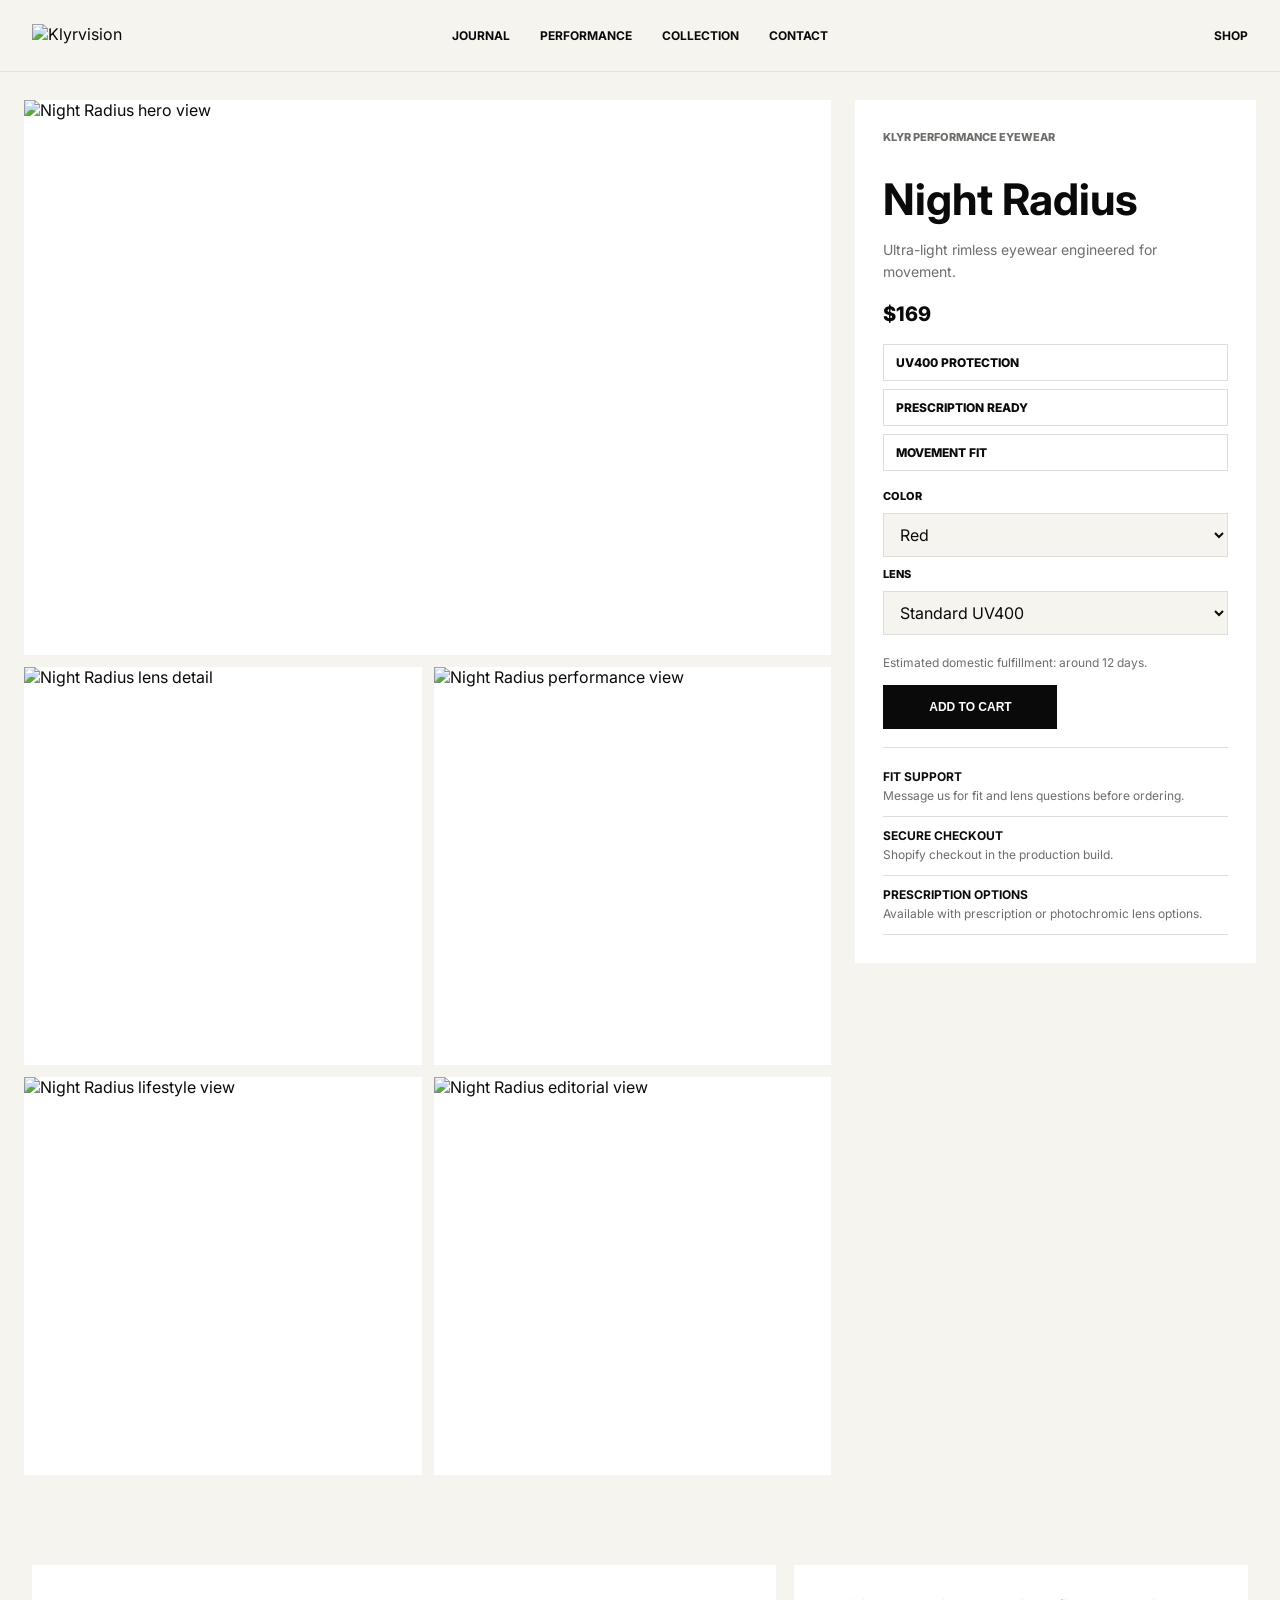
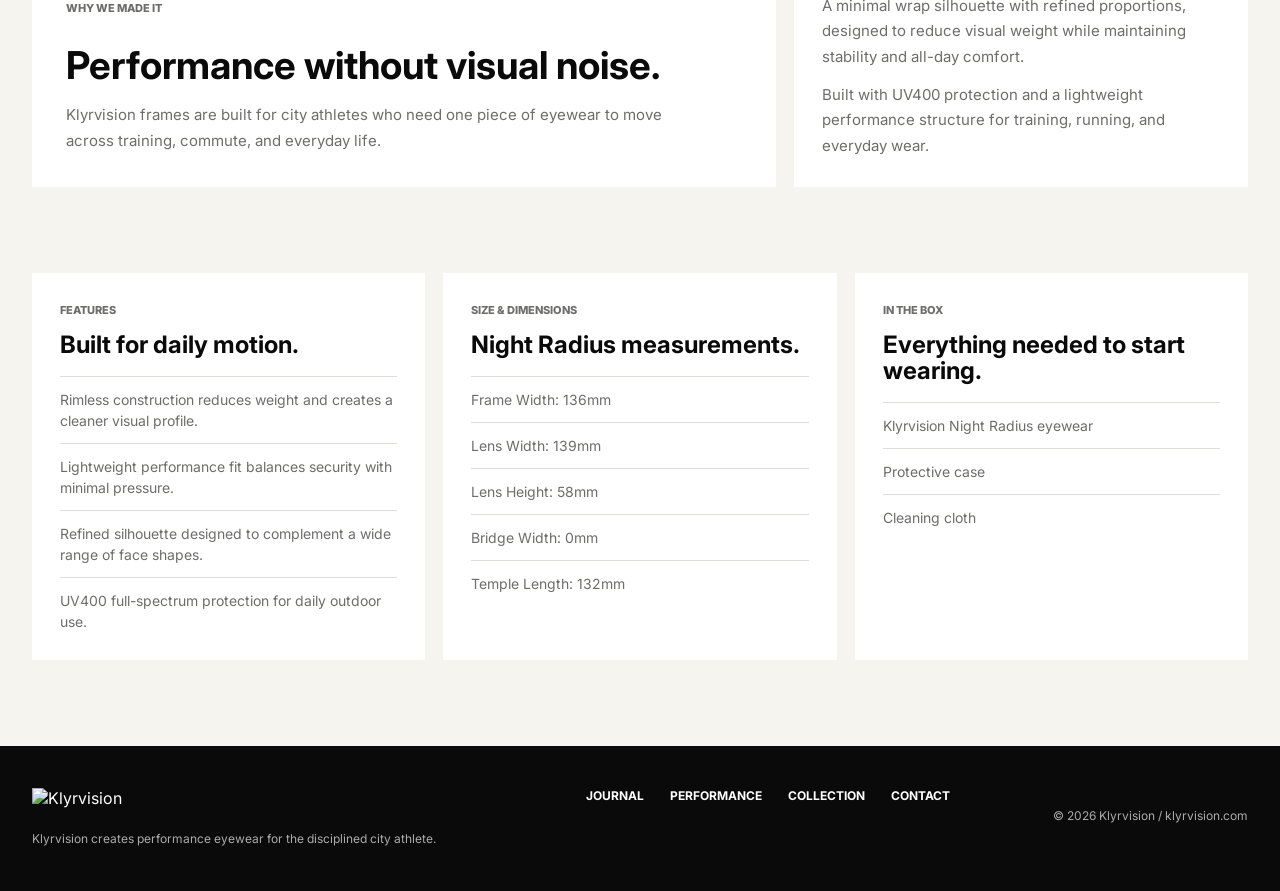
==== product-night-radius.html @ 27a28e5c "Add files via upload" ====
<!doctype html>
<html lang="en">
  <head>
    <meta charset="utf-8">
    <meta name="viewport" content="width=device-width, initial-scale=1">
    <title>Night Radius | Klyrvision</title>
    <meta name="description" content="Static product detail preview for Klyrvision Night Radius.">
    <link rel="preconnect" href="https://fonts.googleapis.com">
    <link rel="preconnect" href="https://fonts.gstatic.com" crossorigin>
    <link href="https://fonts.googleapis.com/css2?family=Inter:wght@400;500;600;700;800&display=swap" rel="stylesheet">
    <link rel="stylesheet" href="styles.css">
  </head>
  <body>
    <header class="site-header" data-header>
      <a class="brand" href="index.html" aria-label="Klyrvision home">
        <img src="assets/klyrvision-logo.svg" alt="Klyrvision">
      </a>
      <nav class="desktop-nav" aria-label="Primary navigation">
        <a href="index.html#technology">Journal</a>
        <a href="index.html#runners">Performance</a>
        <a href="index.html#frames">Collection</a>
        <a href="index.html#store">Contact</a>
      </nav>
      <div class="header-actions">
        <a class="text-link" href="index.html#frames">Shop</a>
        <button class="icon-button" data-menu-button aria-label="Open menu" aria-expanded="false">
          <span></span>
          <span></span>
        </button>
      </div>
    </header>

    <div class="mobile-menu" data-mobile-menu>
      <a href="index.html#technology">Journal</a>
      <a href="index.html#runners">Performance</a>
      <a href="index.html#frames">Collection</a>
      <a href="index.html#store">Contact</a>
    </div>

    <section class="product-page">
      <div class="product-media-grid">
        <figure class="is-featured">
          <img src="assets/hero-utah.jpg" alt="Night Radius hero view">
        </figure>
        <figure>
          <img src="assets/technology.jpg" alt="Night Radius lens detail">
        </figure>
        <figure>
          <img src="assets/performance.jpg" alt="Night Radius performance view">
        </figure>
        <figure>
          <img src="assets/world-tour.jpg" alt="Night Radius lifestyle view">
        </figure>
        <figure>
          <img src="assets/store.jpg" alt="Night Radius editorial view">
        </figure>
      </div>

      <div class="product-info-panel">
        <p class="eyebrow">Klyr performance eyewear</p>
        <h1>Night Radius</h1>
        <p class="product-dek">Ultra-light rimless eyewear engineered for movement.</p>
        <div class="product-price" data-preview-price>$169</div>

        <div class="quick-benefits">
          <span>UV400 Protection</span>
          <span>Prescription Ready</span>
          <span>Movement Fit</span>
        </div>

        <form class="preview-form">
          <div class="variant-stack">
            <label for="Color">Color</label>
            <select id="Color" data-preview-variant>
              <option value="Red">Red</option>
              <option value="Blue Green">Blue Green</option>
            </select>
            <label for="Lens">Lens</label>
            <select id="Lens" data-preview-variant>
              <option value="Standard UV400">Standard UV400</option>
              <option value="Photochromic">Photochromic</option>
              <option value="Prescription Ready">Prescription Ready</option>
            </select>
          </div>

          <p class="shipping-line">Estimated domestic fulfillment: around 12 days.</p>
          <button type="button" class="button">Add to cart</button>
        </form>

        <div class="purchase-assurance">
          <div>
            <strong>Fit support</strong>
            <span>Message us for fit and lens questions before ordering.</span>
          </div>
          <div>
            <strong>Secure checkout</strong>
            <span>Shopify checkout in the production build.</span>
          </div>
          <div>
            <strong>Prescription options</strong>
            <span>Available with prescription or photochromic lens options.</span>
          </div>
        </div>
      </div>
    </section>

    <section class="product-story section-pad">
      <div class="product-story-lead">
        <p class="eyebrow">Why we made it</p>
        <h2>Performance without visual noise.</h2>
        <p>Klyrvision frames are built for city athletes who need one piece of eyewear to move across training, commute, and everyday life.</p>
      </div>
      <div class="product-description product-description-rich">
        <p>A minimal wrap silhouette with refined proportions, designed to reduce visual weight while maintaining stability and all-day comfort.</p>
        <p>Built with UV400 protection and a lightweight performance structure for training, running, and everyday wear.</p>
      </div>
    </section>

    <section class="product-detail-grid section-pad">
      <article>
        <p class="eyebrow">Features</p>
        <h3>Built for daily motion.</h3>
        <ul>
          <li>Rimless construction reduces weight and creates a cleaner visual profile.</li>
          <li>Lightweight performance fit balances security with minimal pressure.</li>
          <li>Refined silhouette designed to complement a wide range of face shapes.</li>
          <li>UV400 full-spectrum protection for daily outdoor use.</li>
        </ul>
      </article>
      <article>
        <p class="eyebrow">Size & Dimensions</p>
        <h3>Night Radius measurements.</h3>
        <ul>
          <li>Frame Width: 136mm</li>
          <li>Lens Width: 139mm</li>
          <li>Lens Height: 58mm</li>
          <li>Bridge Width: 0mm</li>
          <li>Temple Length: 132mm</li>
        </ul>
      </article>
      <article>
        <p class="eyebrow">In the box</p>
        <h3>Everything needed to start wearing.</h3>
        <ul>
          <li>Klyrvision Night Radius eyewear</li>
          <li>Protective case</li>
          <li>Cleaning cloth</li>
        </ul>
      </article>
    </section>

    <footer class="footer">
      <div>
        <img src="assets/klyrvision-logo.svg" alt="Klyrvision">
        <p>Klyrvision creates performance eyewear for the disciplined city athlete.</p>
      </div>
      <nav aria-label="Footer navigation">
        <a href="index.html#technology">Journal</a>
        <a href="index.html#runners">Performance</a>
        <a href="index.html#frames">Collection</a>
        <a href="index.html#store">Contact</a>
      </nav>
      <p>© 2026 Klyrvision / klyrvision.com</p>
    </footer>

    <script src="script.js"></script>
  </body>
</html>
---- styles.css ----
:root {
  --ink: #0a0a0a;
  --muted: #6d6d6a;
  --line: #deded8;
  --paper: #f5f4ef;
  --white: #fff;
  --header: 72px;
}

* {
  box-sizing: border-box;
}

html {
  scroll-behavior: smooth;
}

body {
  margin: 0;
  background: var(--paper);
  color: var(--ink);
  font-family: Inter, Arial, sans-serif;
  letter-spacing: 0;
}

body.menu-open {
  overflow: hidden;
}

img {
  display: block;
  width: 100%;
}

a {
  color: inherit;
  text-decoration: none;
}

.site-header {
  align-items: center;
  background: rgba(245, 244, 239, 0.9);
  border-bottom: 1px solid rgba(10, 10, 10, 0.08);
  display: grid;
  grid-template-columns: 1fr auto 1fr;
  height: var(--header);
  left: 0;
  padding: 0 32px;
  position: fixed;
  right: 0;
  top: 0;
  transition: background 180ms ease, height 180ms ease;
  z-index: 20;
}

.site-header.is-scrolled {
  background: rgba(245, 244, 239, 0.98);
  height: 60px;
}

.brand img,
.footer img {
  height: 23px;
  width: auto;
}

.desktop-nav {
  display: flex;
  gap: 30px;
  justify-content: center;
}

.desktop-nav a,
.text-link,
.mobile-menu a,
.footer a {
  font-size: 12px;
  font-weight: 700;
  text-transform: uppercase;
}

.desktop-nav a,
.text-link {
  position: relative;
}

.desktop-nav a::after,
.text-link::after {
  background: currentColor;
  bottom: -5px;
  content: "";
  height: 1px;
  left: 0;
  position: absolute;
  transform: scaleX(0);
  transform-origin: right;
  transition: transform 180ms ease;
  width: 100%;
}

.desktop-nav a:hover::after,
.text-link:hover::after {
  transform: scaleX(1);
  transform-origin: left;
}

.header-actions {
  align-items: center;
  display: flex;
  gap: 18px;
  justify-content: flex-end;
}

.icon-button {
  align-items: center;
  background: transparent;
  border: 0;
  cursor: pointer;
  display: none;
  height: 38px;
  justify-content: center;
  padding: 0;
  width: 38px;
}

.icon-button span {
  background: var(--ink);
  display: block;
  height: 2px;
  position: absolute;
  transition: transform 180ms ease;
  width: 24px;
}

.icon-button span:first-child {
  transform: translateY(-4px);
}

.icon-button span:last-child {
  transform: translateY(4px);
}

.menu-open .icon-button span:first-child {
  transform: rotate(45deg);
}

.menu-open .icon-button span:last-child {
  transform: rotate(-45deg);
}

.mobile-menu {
  background: var(--paper);
  border-bottom: 1px solid var(--line);
  display: none;
  gap: 18px;
  left: 0;
  padding: 92px 24px 26px;
  position: fixed;
  right: 0;
  top: 0;
  transform: translateY(-100%);
  transition: transform 220ms ease;
  z-index: 10;
}

.menu-open .mobile-menu {
  transform: translateY(0);
}

.hero {
  min-height: 92vh;
  overflow: hidden;
  position: relative;
}

.hero::after,
.store-cta::after {
  background: linear-gradient(180deg, rgba(0, 0, 0, 0.18), rgba(0, 0, 0, 0.5));
  content: "";
  inset: 0;
  position: absolute;
}

.hero img {
  height: 92vh;
  object-fit: cover;
}

.hero-copy {
  bottom: 44px;
  color: var(--white);
  display: grid;
  gap: 32px;
  left: 32px;
  max-width: 1120px;
  position: absolute;
  right: 32px;
  z-index: 1;
}

.eyebrow {
  font-size: 11px;
  font-weight: 800;
  letter-spacing: 0;
  margin: 0 0 12px;
  text-transform: uppercase;
}

h1,
h2,
h3,
p {
  margin: 0;
}

h1 {
  font-size: clamp(34px, 5.2vw, 68px);
  line-height: 1.02;
  max-width: 800px;
}

h2 {
  font-size: clamp(25px, 3vw, 42px);
  line-height: 1.06;
}

h3 {
  font-size: clamp(22px, 2.2vw, 34px);
  line-height: 1.08;
}

p {
  color: var(--muted);
  font-size: 15px;
  line-height: 1.7;
}

.hero p,
.store-cta p {
  color: rgba(255, 255, 255, 0.78);
}

.hero-bottom {
  align-items: end;
  display: flex;
  gap: 28px;
  justify-content: space-between;
}

.hero-bottom p {
  max-width: 430px;
}

.button {
  align-items: center;
  background: var(--ink);
  border: 1px solid var(--ink);
  color: var(--white);
  cursor: pointer;
  display: inline-flex;
  font-size: 12px;
  font-weight: 800;
  height: 44px;
  justify-content: center;
  min-width: 174px;
  padding: 0 20px;
  text-transform: uppercase;
  transition: background 180ms ease, color 180ms ease;
}

.button:hover {
  background: transparent;
  color: var(--ink);
}

.button-light {
  background: var(--white);
  border-color: var(--white);
  color: var(--ink);
}

.button-light:hover {
  background: transparent;
  color: var(--white);
}

.section-pad {
  padding: 86px 32px;
}

.intro {
  display: grid;
  gap: 28px;
  grid-template-columns: minmax(0, 1.1fr) minmax(280px, 0.6fr);
}

.intro p:last-child {
  align-self: end;
  max-width: 520px;
}

.feature-split {
  display: grid;
  grid-template-columns: minmax(0, 1fr) minmax(360px, 0.72fr);
  min-height: 720px;
}

.feature-image img,
.store-cta img {
  height: 100%;
  object-fit: cover;
}

.feature-copy {
  align-content: center;
  background: var(--white);
  display: grid;
  gap: 26px;
  padding: 64px;
}

.metric-grid {
  border-top: 1px solid var(--line);
  display: grid;
  grid-template-columns: repeat(3, 1fr);
  margin: 14px 0 0;
  padding: 22px 0 0;
}

.metric-grid div {
  border-right: 1px solid var(--line);
  padding-right: 16px;
}

.metric-grid div:last-child {
  border-right: 0;
}

.metric-grid dt {
  font-size: 24px;
  font-weight: 800;
}

.metric-grid dd {
  color: var(--muted);
  font-size: 12px;
  line-height: 1.5;
  margin: 6px 0 0;
}

.tile-band {
  display: grid;
  gap: 18px;
  grid-template-columns: repeat(3, minmax(0, 1fr));
}

.story-tile {
  background: var(--white);
  min-height: 520px;
  overflow: hidden;
  position: relative;
}

.story-tile::after {
  background: linear-gradient(180deg, transparent, rgba(0, 0, 0, 0.52));
  bottom: 0;
  content: "";
  height: 55%;
  left: 0;
  position: absolute;
  right: 0;
}

.story-tile img {
  height: 100%;
  object-fit: cover;
  position: absolute;
  transition: transform 320ms ease;
}

.story-tile:hover img {
  transform: scale(1.03);
}

.story-tile div {
  bottom: 22px;
  color: var(--white);
  left: 22px;
  position: absolute;
  right: 22px;
  z-index: 1;
}

.story-tile p {
  color: rgba(255, 255, 255, 0.72);
  font-size: 12px;
  font-weight: 800;
  margin-bottom: 8px;
  text-transform: uppercase;
}

.story-tile h3 {
  font-size: 25px;
  max-width: 390px;
}

.section-heading {
  align-items: end;
  display: flex;
  justify-content: space-between;
  margin-bottom: 22px;
}

.product-lineup {
  display: grid;
  gap: 18px;
  grid-template-columns: repeat(3, minmax(0, 1fr));
}

.product-card {
  background: var(--white);
  display: grid;
}

.product-card img {
  aspect-ratio: 4 / 3;
  object-fit: cover;
}

.product-card-copy {
  display: grid;
  gap: 14px;
  padding: 24px;
}

.product-card-copy h3 {
  font-size: 28px;
}

.product-meta {
  align-items: center;
  border-top: 1px solid var(--line);
  display: flex;
  justify-content: space-between;
  padding-top: 16px;
}

.product-meta span,
.product-meta a {
  font-size: 12px;
  font-weight: 800;
  text-transform: uppercase;
}

.store-cta {
  color: var(--white);
  min-height: 620px;
  position: relative;
}

.store-cta div {
  bottom: 42px;
  display: grid;
  gap: 22px;
  left: 32px;
  max-width: 620px;
  position: absolute;
  right: 32px;
  z-index: 1;
}

.store-cta h2 {
  max-width: 540px;
}

.footer {
  align-items: start;
  background: var(--ink);
  color: var(--white);
  display: grid;
  gap: 32px;
  grid-template-columns: 1.2fr 1fr auto;
  padding: 42px 32px;
}

.footer p {
  color: rgba(255, 255, 255, 0.66);
  font-size: 12px;
  margin-top: 18px;
}

.footer nav {
  display: flex;
  flex-wrap: wrap;
  gap: 18px 26px;
}

.product-page {
  display: grid;
  gap: 24px;
  grid-template-columns: minmax(0, 1.25fr) minmax(380px, 0.62fr);
  padding: 100px 24px 48px;
}

.product-media-grid {
  display: grid;
  gap: 12px;
  grid-template-columns: repeat(2, minmax(0, 1fr));
}

.product-media-grid figure {
  background: var(--white);
  margin: 0;
}

.product-media-grid figure.is-featured {
  grid-column: 1 / -1;
}

.product-media-grid img {
  aspect-ratio: 1 / 1;
  object-fit: cover;
}

.product-media-grid figure.is-featured img {
  aspect-ratio: 16 / 11;
}

.product-info-panel {
  align-self: start;
  background: var(--white);
  display: grid;
  gap: 18px;
  padding: 28px;
  position: sticky;
  top: 88px;
}

.product-info-panel h1 {
  color: var(--ink);
  font-size: clamp(34px, 3.4vw, 48px);
  max-width: none;
}

.product-dek {
  color: var(--muted);
  font-size: 14px;
  line-height: 1.6;
}

.product-price {
  font-size: 20px;
  font-weight: 800;
}

.quick-benefits {
  display: grid;
  gap: 8px;
}

.quick-benefits span {
  border: 1px solid var(--line);
  display: block;
  font-size: 12px;
  font-weight: 800;
  padding: 10px 12px;
  text-transform: uppercase;
}

.variant-stack {
  display: grid;
  gap: 10px;
  margin-bottom: 18px;
}

.variant-stack label {
  font-size: 11px;
  font-weight: 800;
  text-transform: uppercase;
}

.variant-stack select {
  background: var(--paper);
  border: 1px solid var(--line);
  color: var(--ink);
  font: inherit;
  height: 44px;
  padding: 0 12px;
}

.shipping-line {
  color: var(--muted);
  font-size: 12px;
  margin: 0 0 12px;
}

.product-description {
  border-top: 1px solid var(--line);
  color: var(--muted);
  display: grid;
  font-size: 15px;
  gap: 12px;
  line-height: 1.7;
  padding-top: 22px;
}

.product-description-rich {
  background: var(--white);
  border-top: 0;
  padding: 28px;
}

/* Continued in second half */
.purchase-assurance {
  border-top: 1px solid var(--line);
  display: grid;
  gap: 0;
  padding-top: 10px;
}

.purchase-assurance div {
  border-bottom: 1px solid var(--line);
  display: grid;
  gap: 3px;
  padding: 11px 0;
}

.purchase-assurance strong {
  font-size: 12px;
  text-transform: uppercase;
}

.purchase-assurance span {
  color: var(--muted);
  font-size: 12px;
  line-height: 1.5;
}

.product-story {
  display: grid;
  gap: 18px;
  grid-template-columns: minmax(0, 0.9fr) minmax(320px, 0.55fr);
  padding-top: 42px;
}

.product-story-lead {
  align-content: center;
  background: var(--white);
  display: grid;
  gap: 16px;
  padding: 34px;
}

.product-story-lead p:last-child {
  max-width: 620px;
}

.product-detail-grid {
  display: grid;
  gap: 18px;
  grid-template-columns: repeat(3, minmax(0, 1fr));
  padding-top: 0;
}

.product-detail-grid article {
  background: var(--white);
  padding: 28px;
}

.product-detail-grid h3 {
  font-size: 24px;
  margin-bottom: 18px;
}

.product-detail-grid ul {
  display: grid;
  gap: 12px;
  list-style: none;
  margin: 0;
  padding: 0;
}

.product-detail-grid li {
  border-top: 1px solid var(--line);
  color: var(--muted);
  font-size: 14px;
  line-height: 1.5;
  padding-top: 12px;
}

@media (max-width: 920px) {
  .site-header {
    grid-template-columns: 1fr 1fr;
    padding: 0 20px;
  }

  .desktop-nav,
  .header-actions .text-link {
    display: none;
  }

  .icon-button,
  .mobile-menu {
    display: flex;
  }

  .mobile-menu {
    flex-direction: column;
  }

  .hero-copy,
  .store-cta div {
    left: 20px;
    right: 20px;
  }

  .hero-bottom,
  .section-heading {
    align-items: start;
    flex-direction: column;
  }

  .section-pad {
    padding: 58px 20px;
  }

  .intro,
  .feature-split,
  .tile-band,
  .product-lineup,
  .product-page,
  .product-story,
  .product-detail-grid,
  .footer {
    grid-template-columns: 1fr;
  }

  .product-media-grid {
    grid-template-columns: 1fr;
  }

  .product-info-panel {
    position: static;
  }

  .feature-split {
    min-height: auto;
  }

  .feature-image img {
    height: auto;
    min-height: 360px;
  }

  .feature-copy {
    padding: 28px 20px;
  }

  .metric-grid {
    grid-template-columns: 1fr;
  }

  .metric-grid div {
    border-bottom: 1px solid var(--line);
    border-right: 0;
    padding: 16px 0;
  }

  .story-tile {
    min-height: 430px;
  }

  .footer {
    padding: 34px 20px;
  }
}

@media (max-width: 560px) {
  .hero,
  .hero img {
    min-height: 760px;
  }

  h1 {
    font-size: 36px;
  }

  h2 {
    font-size: 28px;
  }

  .button {
    width: 100%;
  }

  .product-page {
    padding: 88px 14px 36px;
  }
}
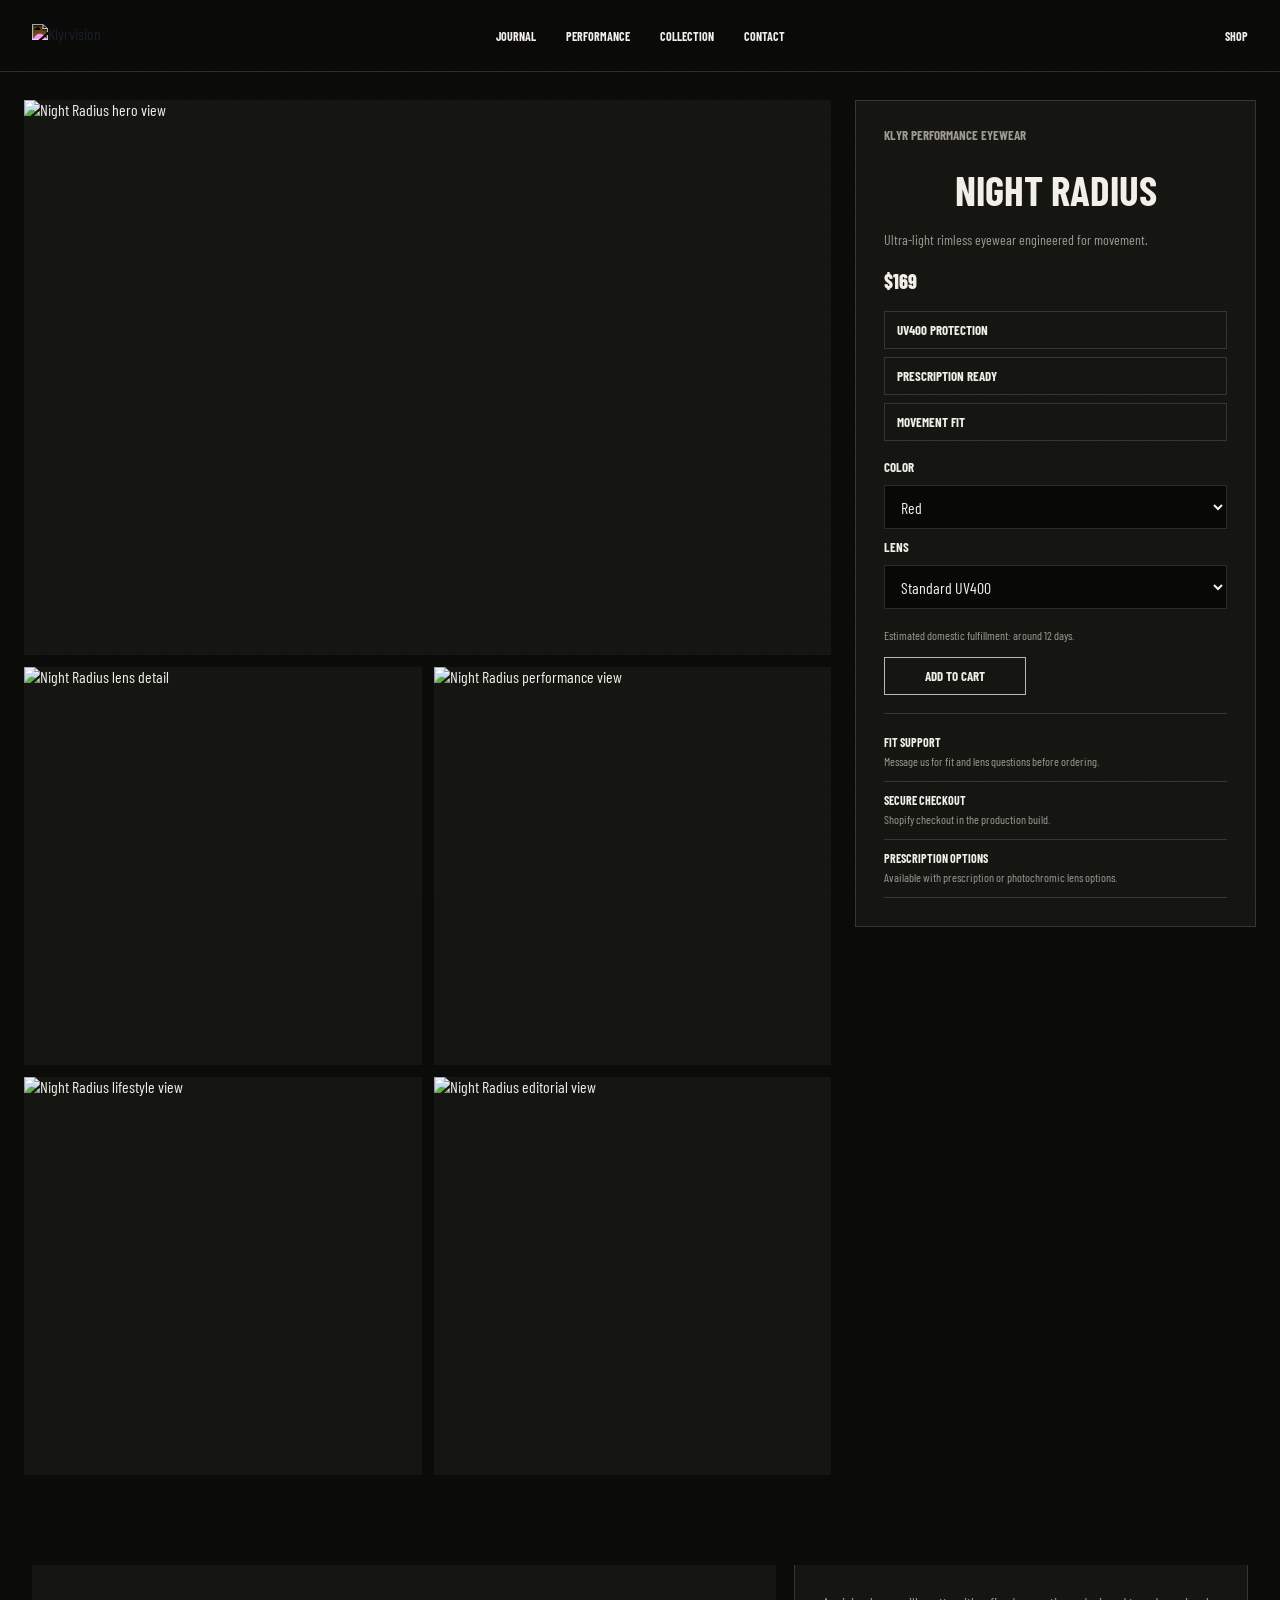
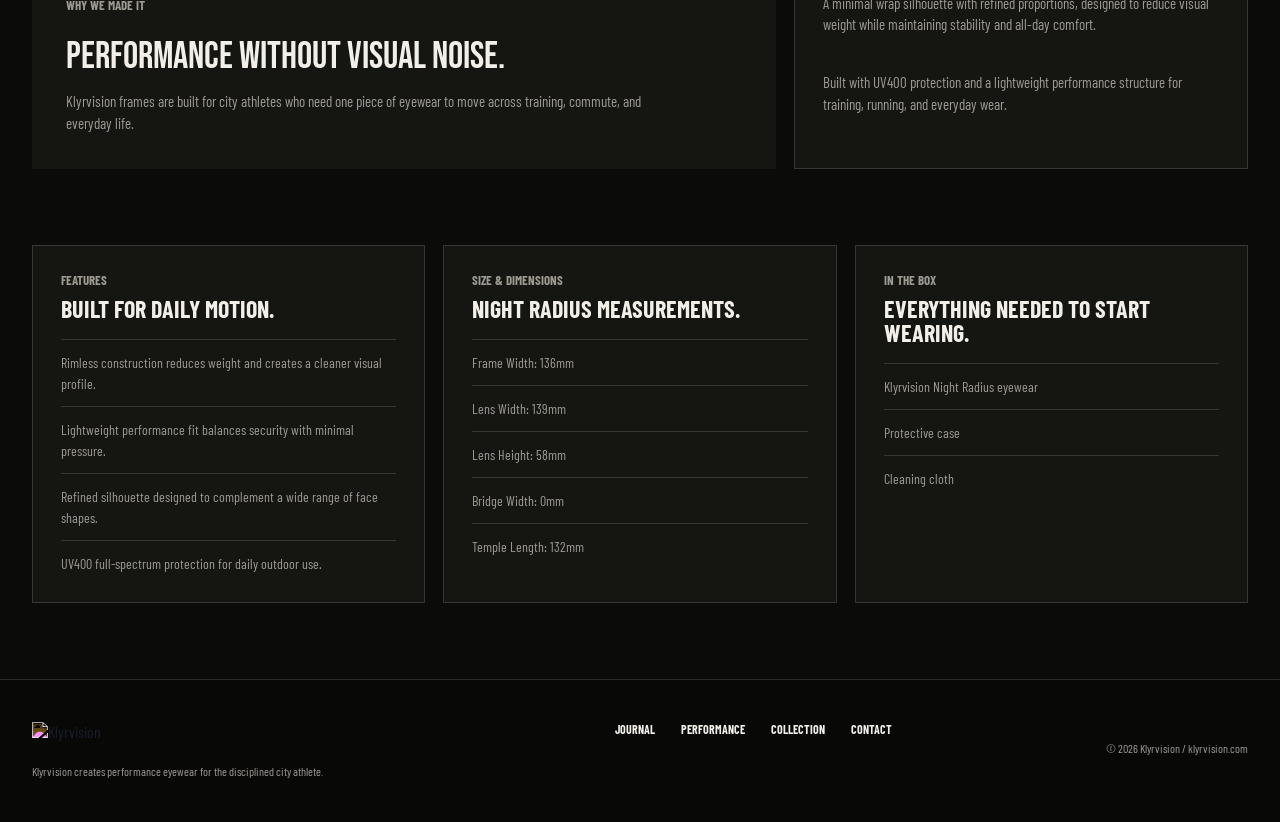
==== commit 2bf81cc9: "Add files via upload" ====
--- a/product-night-radius.html
+++ b/product-night-radius.html
@@ -7,7 +7,7 @@
     <meta name="description" content="Static product detail preview for Klyrvision Night Radius.">
     <link rel="preconnect" href="https://fonts.googleapis.com">
     <link rel="preconnect" href="https://fonts.gstatic.com" crossorigin>
-    <link href="https://fonts.googleapis.com/css2?family=Inter:wght@400;500;600;700;800&display=swap" rel="stylesheet">
+    <link href="https://fonts.googleapis.com/css2?family=Barlow+Condensed:wght@400;500;600;700;800&family=Bebas+Neue&display=swap" rel="stylesheet">
     <link rel="stylesheet" href="styles.css">
   </head>
   <body>
--- a/styles.css
+++ b/styles.css
@@ -1,10 +1,15 @@
 :root {
-  --ink: #0a0a0a;
-  --muted: #6d6d6a;
-  --line: #deded8;
-  --paper: #f5f4ef;
-  --white: #fff;
+  --ink: #f2efe8;
+  --muted: #9d9a91;
+  --line: rgba(242, 239, 232, 0.15);
+  --paper: #0b0b0a;
+  --panel: #151512;
+  --panel-soft: #1d1c18;
+  --white: #f2efe8;
+  --black: #080807;
   --header: 72px;
+  --font-display: "Bebas Neue", "Barlow Condensed", Arial, sans-serif;
+  --font-body: "Barlow Condensed", Arial, sans-serif;
 }
 
 * {
@@ -19,8 +24,21 @@
   margin: 0;
   background: var(--paper);
   color: var(--ink);
-  font-family: Inter, Arial, sans-serif;
+  font-family: var(--font-body);
   letter-spacing: 0;
+}
+
+body::before {
+  background:
+    linear-gradient(rgba(255, 255, 255, 0.022) 1px, transparent 1px),
+    linear-gradient(90deg, rgba(255, 255, 255, 0.018) 1px, transparent 1px);
+  background-size: 3px 3px;
+  content: "";
+  inset: 0;
+  opacity: 0.28;
+  pointer-events: none;
+  position: fixed;
+  z-index: 100;
 }
 
 body.menu-open {
@@ -32,6 +50,21 @@
   width: 100%;
 }
 
+main img {
+  filter: grayscale(18%) contrast(1.08) brightness(0.74);
+}
+
+.product-card img,
+.story-tile img,
+.product-media-grid img {
+  transition: filter 220ms ease, transform 320ms ease;
+}
+
+.product-card:hover img,
+.product-media-grid figure:hover img {
+  filter: grayscale(8%) contrast(1.12) brightness(0.86);
+}
+
 a {
   color: inherit;
   text-decoration: none;
@@ -39,8 +72,8 @@
 
 .site-header {
   align-items: center;
-  background: rgba(245, 244, 239, 0.9);
-  border-bottom: 1px solid rgba(10, 10, 10, 0.08);
+  background: rgba(11, 11, 10, 0.78);
+  border-bottom: 1px solid var(--line);
   display: grid;
   grid-template-columns: 1fr auto 1fr;
   height: var(--header);
@@ -54,8 +87,13 @@
 }
 
 .site-header.is-scrolled {
-  background: rgba(245, 244, 239, 0.98);
+  background: rgba(11, 11, 10, 0.96);
   height: 60px;
+}
+
+.brand img,
+.footer img {
+  filter: invert(1) brightness(1.8);
 }
 
 .brand img,
@@ -75,6 +113,7 @@
 .mobile-menu a,
 .footer a {
   font-size: 12px;
+  font-family: var(--font-body);
   font-weight: 700;
   text-transform: uppercase;
 }
@@ -168,41 +207,47 @@
 }
 
 .hero {
-  min-height: 92vh;
+  min-height: 62vh;
   overflow: hidden;
   position: relative;
 }
 
 .hero::after,
 .store-cta::after {
-  background: linear-gradient(180deg, rgba(0, 0, 0, 0.18), rgba(0, 0, 0, 0.5));
+  background:
+    radial-gradient(circle at 50% 45%, rgba(255, 255, 255, 0.04), transparent 42%),
+    linear-gradient(180deg, rgba(0, 0, 0, 0.28), rgba(0, 0, 0, 0.74));
   content: "";
   inset: 0;
   position: absolute;
 }
 
 .hero img {
-  height: 92vh;
+  height: 62vh;
   object-fit: cover;
 }
 
 .hero-copy {
-  bottom: 44px;
+  align-items: center;
+  bottom: 34px;
   color: var(--white);
   display: grid;
-  gap: 32px;
+  gap: 12px;
   left: 32px;
-  max-width: 1120px;
+  max-width: none;
   position: absolute;
   right: 32px;
+  text-align: center;
   z-index: 1;
 }
 
 .eyebrow {
-  font-size: 11px;
-  font-weight: 800;
+  font-family: var(--font-body);
+  font-size: 13px;
+  font-weight: 700;
   letter-spacing: 0;
-  margin: 0 0 12px;
+  line-height: 1;
+  margin: 0 0 10px;
   text-transform: uppercase;
 }
 
@@ -214,25 +259,35 @@
 }
 
 h1 {
-  font-size: clamp(34px, 5.2vw, 68px);
-  line-height: 1.02;
-  max-width: 800px;
+  font-family: var(--font-body);
+  font-size: clamp(20px, 2.6vw, 34px);
+  font-weight: 700;
+  line-height: 1;
+  margin: 0 auto;
+  max-width: 760px;
+  text-transform: uppercase;
 }
 
 h2 {
-  font-size: clamp(25px, 3vw, 42px);
-  line-height: 1.06;
+  font-family: var(--font-display);
+  font-size: clamp(24px, 3vw, 40px);
+  font-weight: 400;
+  line-height: 0.98;
+  text-transform: uppercase;
 }
 
 h3 {
-  font-size: clamp(22px, 2.2vw, 34px);
-  line-height: 1.08;
+  font-family: var(--font-body);
+  font-size: clamp(18px, 1.7vw, 24px);
+  font-weight: 700;
+  line-height: 1;
+  text-transform: uppercase;
 }
 
 p {
   color: var(--muted);
   font-size: 15px;
-  line-height: 1.7;
+  line-height: 1.45;
 }
 
 .hero p,
@@ -241,51 +296,52 @@
 }
 
 .hero-bottom {
-  align-items: end;
+  align-items: center;
   display: flex;
-  gap: 28px;
-  justify-content: space-between;
+  gap: 16px;
+  justify-content: center;
 }
 
 .hero-bottom p {
-  max-width: 430px;
+  font-size: 13px;
+  max-width: 380px;
 }
 
 .button {
   align-items: center;
+  background: transparent;
+  border: 1px solid rgba(242, 239, 232, 0.75);
+  color: var(--ink);
+  display: inline-flex;
+  font-family: var(--font-body);
+  font-size: 13px;
+  font-weight: 700;
+  height: 38px;
+  justify-content: center;
+  min-width: 142px;
+  padding: 0 16px;
+  text-transform: uppercase;
+  transition: background 180ms ease, color 180ms ease;
+}
+
+.button:hover {
   background: var(--ink);
-  border: 1px solid var(--ink);
-  color: var(--white);
-  cursor: pointer;
-  display: inline-flex;
-  font-size: 12px;
-  font-weight: 800;
-  height: 44px;
-  justify-content: center;
-  min-width: 174px;
-  padding: 0 20px;
-  text-transform: uppercase;
-  transition: background 180ms ease, color 180ms ease;
-}
-
-.button:hover {
+  color: var(--black);
+}
+
+.button-light {
+  background: rgba(242, 239, 232, 0.92);
+  border-color: rgba(242, 239, 232, 0.92);
+  color: var(--black);
+}
+
+.button-light:hover {
   background: transparent;
   color: var(--ink);
 }
 
-.button-light {
-  background: var(--white);
-  border-color: var(--white);
-  color: var(--ink);
-}
-
-.button-light:hover {
-  background: transparent;
-  color: var(--white);
-}
-
 .section-pad {
-  padding: 86px 32px;
+  padding: 76px 32px;
 }
 
 .intro {
@@ -302,7 +358,7 @@
 .feature-split {
   display: grid;
   grid-template-columns: minmax(0, 1fr) minmax(360px, 0.72fr);
-  min-height: 720px;
+  min-height: 560px;
 }
 
 .feature-image img,
@@ -313,15 +369,17 @@
 
 .feature-copy {
   align-content: center;
-  background: var(--white);
-  display: grid;
-  gap: 26px;
-  padding: 64px;
+  background: var(--panel);
+  border: 1px solid var(--line);
+  display: grid;
+  gap: 18px;
+  padding: 46px;
 }
 
 .metric-grid {
   border-top: 1px solid var(--line);
   display: grid;
+  gap: 0;
   grid-template-columns: repeat(3, 1fr);
   margin: 14px 0 0;
   padding: 22px 0 0;
@@ -337,8 +395,9 @@
 }
 
 .metric-grid dt {
-  font-size: 24px;
-  font-weight: 800;
+  font-family: var(--font-display);
+  font-size: 26px;
+  font-weight: 400;
 }
 
 .metric-grid dd {
@@ -350,19 +409,22 @@
 
 .tile-band {
   display: grid;
-  gap: 18px;
+  gap: 20px;
   grid-template-columns: repeat(3, minmax(0, 1fr));
+  padding-left: 4.5vw;
+  padding-right: 4.5vw;
 }
 
 .story-tile {
-  background: var(--white);
-  min-height: 520px;
+  background: var(--panel);
+  min-height: auto;
+  aspect-ratio: 5 / 3;
   overflow: hidden;
   position: relative;
 }
 
 .story-tile::after {
-  background: linear-gradient(180deg, transparent, rgba(0, 0, 0, 0.52));
+  background: linear-gradient(180deg, transparent 20%, rgba(0, 0, 0, 0.76));
   bottom: 0;
   content: "";
   height: 55%;
@@ -383,7 +445,7 @@
 }
 
 .story-tile div {
-  bottom: 22px;
+  bottom: 18px;
   color: var(--white);
   left: 22px;
   position: absolute;
@@ -393,15 +455,16 @@
 
 .story-tile p {
   color: rgba(255, 255, 255, 0.72);
-  font-size: 12px;
-  font-weight: 800;
+  font-size: 13px;
+  font-weight: 700;
   margin-bottom: 8px;
   text-transform: uppercase;
 }
 
 .story-tile h3 {
-  font-size: 25px;
+  font-size: clamp(18px, 1.6vw, 23px);
   max-width: 390px;
+  text-align: center;
 }
 
 .section-heading {
@@ -411,6 +474,24 @@
   margin-bottom: 22px;
 }
 
+.product-stage {
+  display: grid;
+  grid-template-columns: minmax(0, 1fr) 360px;
+}
+
+.product-stage > img {
+  height: 620px;
+  object-fit: cover;
+}
+
+.product-panel {
+  align-content: center;
+  background: var(--panel);
+  display: grid;
+  gap: 22px;
+  padding: 34px;
+}
+
 .product-lineup {
   display: grid;
   gap: 18px;
@@ -418,8 +499,10 @@
 }
 
 .product-card {
-  background: var(--white);
-  display: grid;
+  background: var(--panel);
+  border: 1px solid var(--line);
+  display: grid;
+  min-height: 100%;
 }
 
 .product-card img {
@@ -429,12 +512,16 @@
 
 .product-card-copy {
   display: grid;
-  gap: 14px;
-  padding: 24px;
+  gap: 10px;
+  padding: 18px;
+}
+
+.product-card-copy p:not(.eyebrow) {
+  color: var(--muted);
 }
 
 .product-card-copy h3 {
-  font-size: 28px;
+  font-size: 22px;
 }
 
 .product-meta {
@@ -447,9 +534,33 @@
 
 .product-meta span,
 .product-meta a {
-  font-size: 12px;
-  font-weight: 800;
-  text-transform: uppercase;
+  font-size: 13px;
+  font-weight: 700;
+  text-transform: uppercase;
+}
+
+.swatches {
+  display: flex;
+  gap: 10px;
+}
+
+.swatch {
+  border: 1px solid var(--line);
+  display: block;
+  height: 28px;
+  width: 28px;
+}
+
+.black {
+  background: #111;
+}
+
+.grey {
+  background: #a5a7a1;
+}
+
+.clear {
+  background: #d7d5ce;
 }
 
 .store-cta {
@@ -473,9 +584,14 @@
   max-width: 540px;
 }
 
+.store-cta img {
+  filter: grayscale(20%) contrast(1.12) brightness(0.58);
+}
+
 .footer {
   align-items: start;
-  background: var(--ink);
+  background: var(--black);
+  border-top: 1px solid var(--line);
   color: var(--white);
   display: grid;
   gap: 32px;
@@ -484,7 +600,7 @@
 }
 
 .footer p {
-  color: rgba(255, 255, 255, 0.66);
+  color: var(--muted);
   font-size: 12px;
   margin-top: 18px;
 }
@@ -509,7 +625,7 @@
 }
 
 .product-media-grid figure {
-  background: var(--white);
+  background: var(--panel);
   margin: 0;
 }
 
@@ -528,7 +644,8 @@
 
 .product-info-panel {
   align-self: start;
-  background: var(--white);
+  background: var(--panel);
+  border: 1px solid var(--line);
   display: grid;
   gap: 18px;
   padding: 28px;
@@ -538,7 +655,7 @@
 
 .product-info-panel h1 {
   color: var(--ink);
-  font-size: clamp(34px, 3.4vw, 48px);
+  font-size: clamp(30px, 3.2vw, 42px);
   max-width: none;
 }
 
@@ -561,8 +678,8 @@
 .quick-benefits span {
   border: 1px solid var(--line);
   display: block;
-  font-size: 12px;
-  font-weight: 800;
+  font-size: 13px;
+  font-weight: 700;
   padding: 10px 12px;
   text-transform: uppercase;
 }
@@ -574,13 +691,13 @@
 }
 
 .variant-stack label {
-  font-size: 11px;
-  font-weight: 800;
+  font-size: 13px;
+  font-weight: 700;
   text-transform: uppercase;
 }
 
 .variant-stack select {
-  background: var(--paper);
+  background: var(--black);
   border: 1px solid var(--line);
   color: var(--ink);
   font: inherit;
@@ -588,6 +705,11 @@
   padding: 0 12px;
 }
 
+.variant-stack select:focus {
+  outline: 1px solid rgba(242, 239, 232, 0.62);
+  outline-offset: 2px;
+}
+
 .shipping-line {
   color: var(--muted);
   font-size: 12px;
@@ -605,12 +727,12 @@
 }
 
 .product-description-rich {
-  background: var(--white);
+  background: var(--panel);
+  border: 1px solid var(--line);
   border-top: 0;
   padding: 28px;
 }
 
-/* Continued in second half */
 .purchase-assurance {
   border-top: 1px solid var(--line);
   display: grid;
@@ -645,7 +767,7 @@
 
 .product-story-lead {
   align-content: center;
-  background: var(--white);
+  background: var(--panel);
   display: grid;
   gap: 16px;
   padding: 34px;
@@ -663,7 +785,8 @@
 }
 
 .product-detail-grid article {
-  background: var(--white);
+  background: var(--panel);
+  border: 1px solid var(--line);
   padding: 28px;
 }
 
@@ -728,6 +851,7 @@
   .feature-split,
   .tile-band,
   .product-lineup,
+  .product-stage,
   .product-page,
   .product-story,
   .product-detail-grid,
@@ -747,12 +871,14 @@
     min-height: auto;
   }
 
-  .feature-image img {
+  .feature-image img,
+  .product-stage > img {
     height: auto;
     min-height: 360px;
   }
 
-  .feature-copy {
+  .feature-copy,
+  .product-panel {
     padding: 28px 20px;
   }
 
@@ -782,18 +908,14 @@
   }
 
   h1 {
-    font-size: 36px;
+    font-size: 28px;
   }
 
   h2 {
-    font-size: 28px;
+    font-size: 26px;
   }
 
   .button {
     width: 100%;
   }
-
-  .product-page {
-    padding: 88px 14px 36px;
-  }
-}
+}
